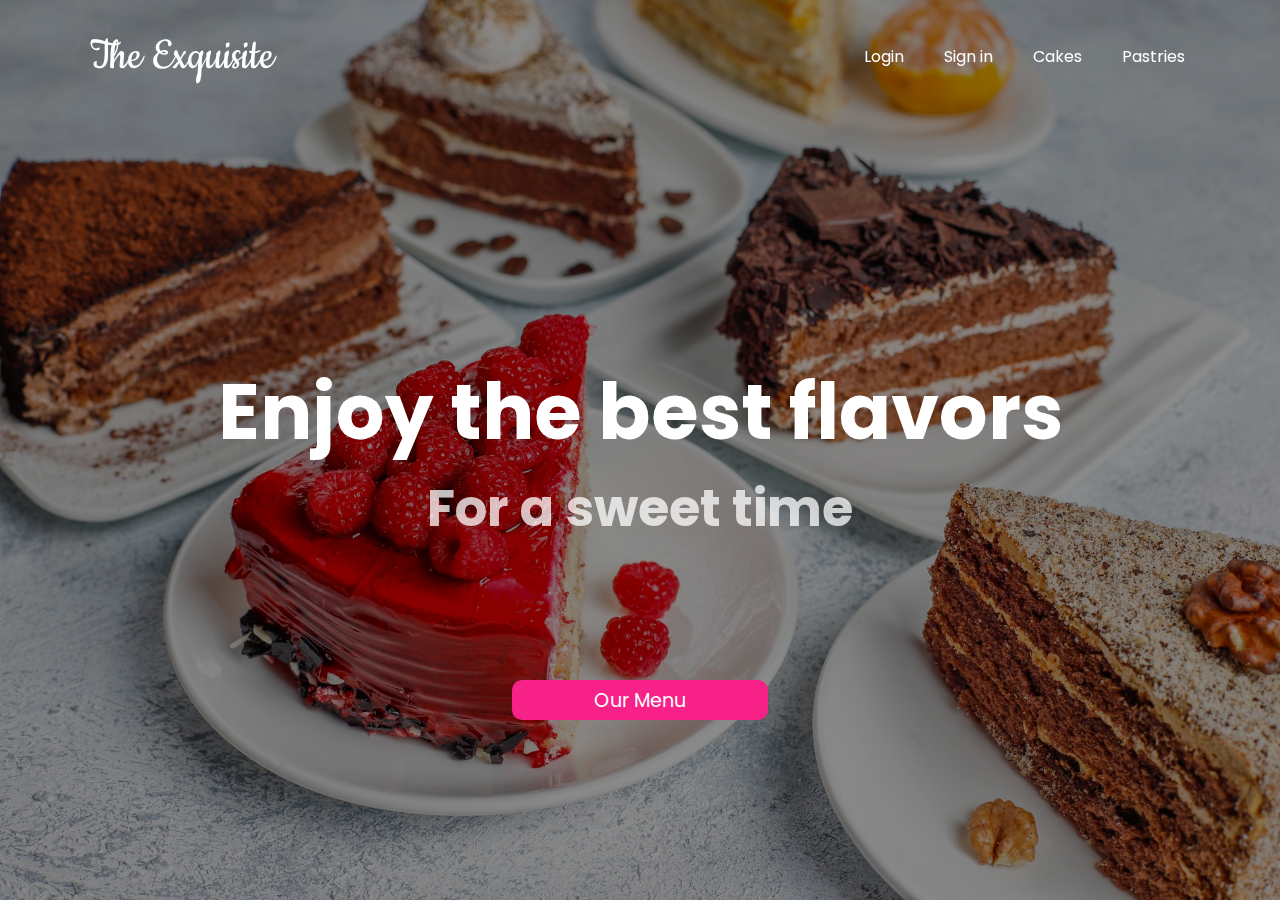
==== Página Cakes/cakes.html @ 09d984b8 "crete index" ====
<!DOCTYPE html>
<html lang="en">
    <head>
        <meta charset="UTF-8">
        <meta http-equiv="X-UA-Compatible" content="IE=edge">
        <meta name="viewport" content="width=device-width, initial-scale=1.0">
        <title>The Exquisite - Cakes</title>
        <link rel="stylesheet" href="../Página Principal/css/header-exq.css">
        <link rel="preconnect" href="https://fonts.googleapis.com">
        <link rel="preconnect" href="https://fonts.gstatic.com" crossorigin>
        <link href="https://fonts.googleapis.com/css2?family=Cookie&family=Poppins:ital,wght@0,100;0,200;0,300;0,400;0,700;1,300&display=swap" rel="stylesheet">
    </head>
    <body>
        <header>
            <div class="background-img"></div>
            <div class="box-face-page">
                <nav class="box-header">
                    <h3>The Exquisite</h1>
                    <ul class="navegation">
                        <li><a href="">Login</a></li>
                        <li><a href="">Sign in</a></li>
                        <li><a href="">Cakes</a></li>
                        <li><a href="">Pastries</a></li>
                    </ul>
                </nav>
                <div class="title-index">
                    <h1>Enjoy the best flavors</h1>
                    <h3>For a sweet time</h3>
                    <button class="button-menu-productss">Our Menu</button>
                </div>
            </div>
        </header>
        <section class="mega-box">
            
        </section>
    
    </body>
</html>
---- Página Principal/css/header-exq.css ----
:root{
    --my-font: 'Poppins', sans-serif;
    --special-font: 'Cookie', cursive;
}
*{
    margin: 0%;
    padding: 0%;
    box-sizing: border-box;
    font-family: var(--my-font);
}

.background-img{
    position: absolute;
    width: 100%;
    height: 100vh;
    background-size: cover;
    background-image: url(../../Recursos/Imagenes/assortment-of-pieces-of-cake.jpg);
    z-index: -1;
}

.background-img::before{
    content: "";
    width: 100%;
    height: 100vh;
    background-color: rgba(0, 0, 0, 0.46);
    position: absolute;
    left: 0%;
    top: 0%;
}
/*--- ---- --- Center items--- --- -- */

.box-face-page{
    display: flex;
    justify-content: center;
    align-items: center;
    width: 100%;
    height: 100vh;
}

/*--- ----- ----- ---- Header --- ---- --- --- --- */

.box-header{
    position: fixed;
    left: 0%;
    top: 0%;
    width: 100%;
    z-index: 100;

    display: flex;
    justify-content: space-between;
    align-items: center;
    transition: 0.6s;

    padding: 30px 90px;

    color: white;
}

.box-header h3{
    font-family: var(--special-font);
    font-weight: normal;
    font-size: 3rem;
}

/*----- ---- --- -- ---  Nav with the links --- --- --- --- --- ----*/
.navegation{
    display: flex;
    position: relative;
}
.navegation li{
    list-style: none;
    margin-left: 30px;
}

.navegation li a{
    text-decoration: none;
    color: white;

    display: block;
    padding: 5px;

    position: relative;
}

.navegation li a::before{
    content: '';
    position: absolute;
    bottom: 0;
    left: 0;
    width: 100%;
    height: 2px;
    background: white;
    z-index: 1;
    transform: scaleX(0);
    transition: transform 0.5s ease-in-out;
}
.navegation li a:hover::before{
    transform: scaleX(1);
}

.navegation li a::before{
    transform-origin: center;
}

/*--- ---- ---- --- --- Title ---- --- --- -- */
.title-index{
    text-align: center;
    color: white;
    display: flex;
    align-items: center;
    justify-content: center;
    flex-direction: column;
    position: relative;
    height: 60vh;
}
.title-index h1{
    font-size: 6vw;
}

.title-index h3{
    color: rgba(255, 255, 255, 0.75);
    font-size: 4vw;
}


.title-index button{
    width: 20vw;
    height: 40px;
    min-width: 200px;
    background-color: #F72188;
    border: none;
    border-radius: 10px;
    color: white;
    position: absolute;
    bottom: 0px;
    font-size: 1.2rem;

    transition: transform 0.5s ease-in-out;
    cursor: pointer;
}

.title-index button:hover{
    transform: scale(1.03);
}
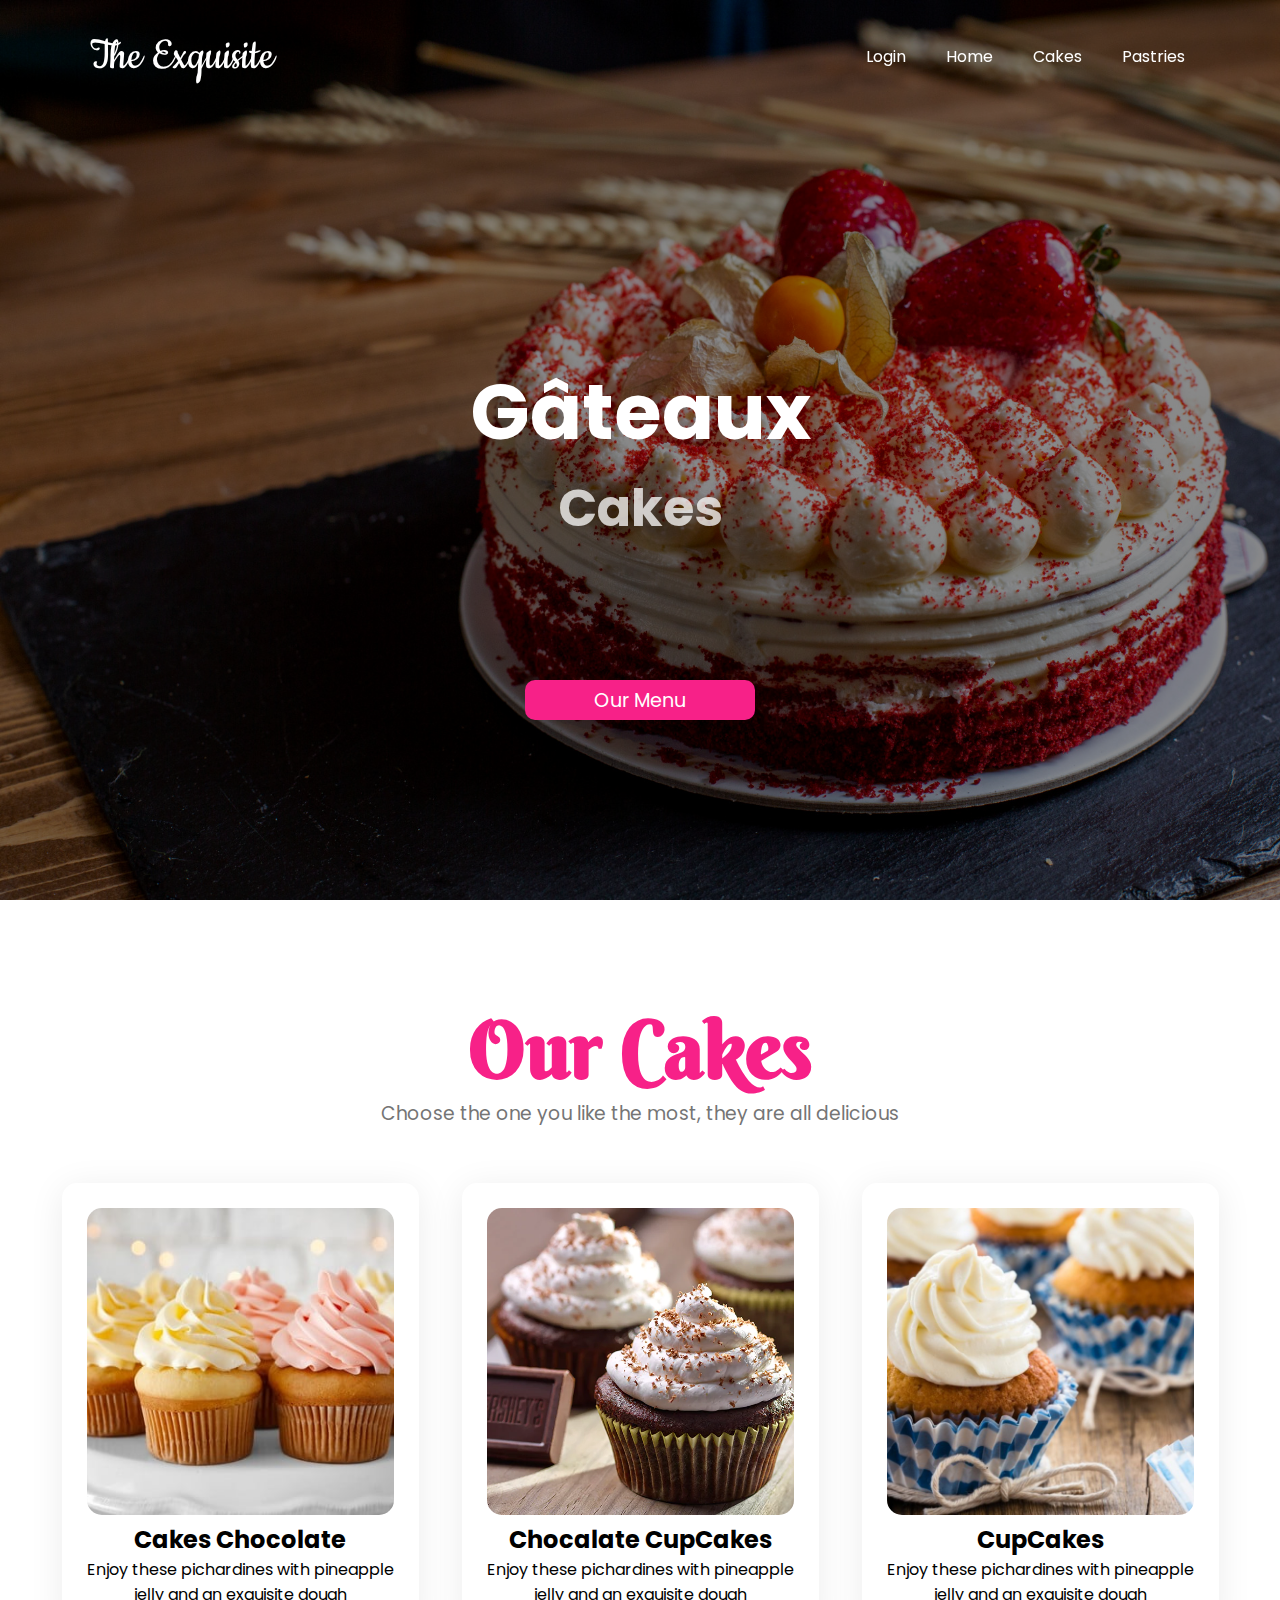
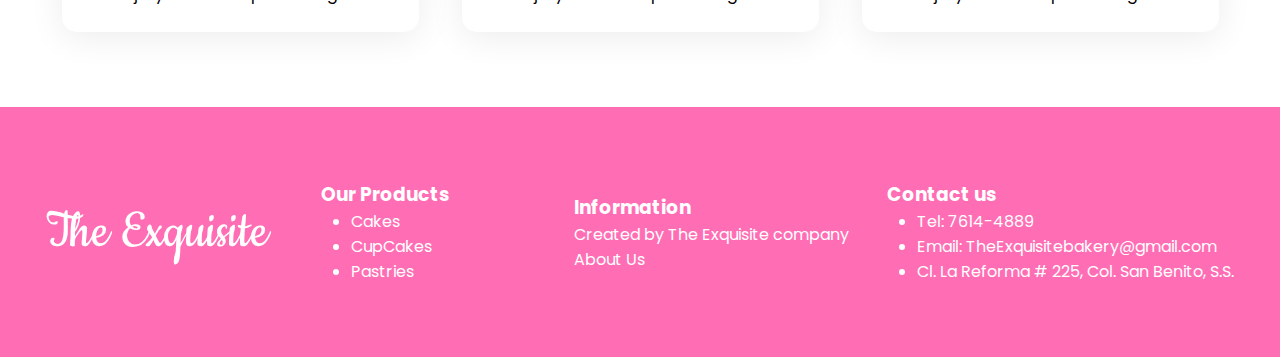
==== commit c34c9d8a: "cambios" ====
--- a/Página Cakes/cakes.html
+++ b/Página Cakes/cakes.html
@@ -6,9 +6,11 @@
         <meta name="viewport" content="width=device-width, initial-scale=1.0">
         <title>The Exquisite - Cakes</title>
         <link rel="stylesheet" href="../Página Principal/css/header-exq.css">
+        <link rel="stylesheet" href="cakes-style.css">
         <link rel="preconnect" href="https://fonts.googleapis.com">
         <link rel="preconnect" href="https://fonts.gstatic.com" crossorigin>
         <link href="https://fonts.googleapis.com/css2?family=Cookie&family=Poppins:ital,wght@0,100;0,200;0,300;0,400;0,700;1,300&display=swap" rel="stylesheet">
+        <link href="https://fonts.googleapis.com/css2?family=Berkshire+Swash&display=swap" rel="stylesheet">
     </head>
     <body>
         <header>
@@ -18,21 +20,80 @@
                     <h3>The Exquisite</h1>
                     <ul class="navegation">
                         <li><a href="">Login</a></li>
-                        <li><a href="">Sign in</a></li>
+                        <li><a href="../Página Principal/html/index.html">Home</a></li>
                         <li><a href="">Cakes</a></li>
                         <li><a href="">Pastries</a></li>
                     </ul>
                 </nav>
                 <div class="title-index">
-                    <h1>Enjoy the best flavors</h1>
-                    <h3>For a sweet time</h3>
+                    <h1>Gâteaux</h1>
+                    <h3>Cakes</h3>
                     <button class="button-menu-productss">Our Menu</button>
                 </div>
             </div>
         </header>
         <section class="mega-box">
+            <div class="box-pastries">
+                <h1>Our Cakes</h1>
+                <h3>Choose the one you like the most, they are all delicious</h3>
+                <div class="container-products-p">
+
+                    <!--Aqui vas a colocar los productos -->
+                    <div class="product-pastrie">
+                        <div class="img-pan">
+                            <img src="../Recursos/Imagenes/Cupcake/9lAb2baoa_340x340__1.jpg" alt="img">
+                        </div>
+                        <h2>Cakes Chocolate</h2>
+                        <P>Enjoy these pichardines with pineapple jelly and an exquisite dough</P>
+                    </div>
+                    <div class="product-pastrie">
+                        <div class="img-pan">
+                            <img src="../Recursos/Imagenes/Cupcake/cupcakes-de-platano-con-chocolate.webp" alt="img">
+                        </div>
+                        <h2>Chocalate CupCakes</h2>
+                        <P>Enjoy these pichardines with pineapple jelly and an exquisite dough</P>
+                    </div>
+                    <div class="product-pastrie">
+                        <div class="img-pan">
+                            <img src="../Recursos/Imagenes/Cupcake/th5-640x640-23726.jpg" alt="img">
+                        </div>
+                        <h2>CupCakes</h2>
+                        <P>Enjoy these pichardines with pineapple jelly and an exquisite dough</P>
+                    </div>
+                    
+                   
+
+                </div>
+            </div>
+        </section>
+        <footer>
+            <div class="box-footer">
+                <h2>The Exquisite</h2>
+                <div class="info-product info">
+                    <h3>Our Products</h3>
+                    <ul>
+                        <li><a href="">Cakes</a></li>
+                        <li><a href="">CupCakes</a></li>
+                        <li><a href="../../Página Pastries/pastries.html">Pastries</a></li>
+                    </ul>
+                </div>
+                <div class="infomation info">
+                    <h3>Information</h3>
+                    <p>Created by The Exquisite company</p>
+                    <p>About Us</p>                    
+                </div>
+                <div class="contact-us info">
+                    <h3>Contact us</h3>
+                    <ul>
+                        <li><a href="">Tel: 7614-4889</a></li>
+                        <li><a href="">Email: TheExquisitebakery@gmail.com</a></li>
+                        <li><a href="">Cl. La Reforma # 225, Col. San Benito, S.S.</a></li>
+                    </ul>
+                    
+                </div>
+            </div>
             
-        </section>
+        </footer>
     
     </body>
 </html>--- a/Página Principal/css/header-exq.css
+++ b/Página Principal/css/header-exq.css
@@ -8,6 +8,19 @@
     box-sizing: border-box;
     font-family: var(--my-font);
 }
+body{
+    scroll-behavior: smooth;
+}
+
+body::-webkit-scrollbar{
+    width: 7px;
+    background-color: transparent;
+}
+
+body::-webkit-scrollbar-thumb{
+    background-color: #F72188;
+    border-radius: 15px;
+}
 
 .background-img{
     position: absolute;
@@ -67,6 +80,15 @@
     display: flex;
     position: relative;
 }
+
+.box-face-page nav.sticky{
+    background-color: rgb(255, 255, 255);
+    padding: 10px 35px;
+    box-shadow: 0px 5px 20px rgba(0, 0, 0, 0.555);
+    color: black;
+}
+
+
 .navegation li{
     list-style: none;
     margin-left: 30px;
@@ -102,6 +124,15 @@
     transform-origin: center;
 }
 
+nav.sticky li a{
+    color: black;
+}
+
+nav.sticky li a::before{
+    background-color: black;
+}
+
+
 /*--- ---- ---- --- --- Title ---- --- --- -- */
 .title-index{
     text-align: center;
@@ -112,6 +143,7 @@
     flex-direction: column;
     position: relative;
     height: 60vh;
+    width: 90%;
 }
 .title-index h1{
     font-size: 6vw;
@@ -122,9 +154,8 @@
     font-size: 4vw;
 }
 
-
 .title-index button{
-    width: 20vw;
+    width: 20%;
     height: 40px;
     min-width: 200px;
     background-color: #F72188;
@@ -133,6 +164,8 @@
     color: white;
     position: absolute;
     bottom: 0px;
+    display: block;
+    left: 40%;
     font-size: 1.2rem;
 
     transition: transform 0.5s ease-in-out;
@@ -141,4 +174,50 @@
 
 .title-index button:hover{
     transform: scale(1.03);
+}
+
+/*---- ---- ---- ---- ---- Footer ---- ----- ----- ----- ----- ---*/
+
+
+footer{
+    width: 100%;
+    height: 250px;
+    background-color: #ff6eb4;
+    margin-top: 20px;
+}
+
+.box-footer{
+    width: 100%;
+    height: 250px;
+    display: flex;
+    align-content: center;
+    align-items: center;
+    justify-content: space-around;
+    color: white;
+
+    padding: 10px 40px;
+}
+.box-footer h2{
+    font-family: var(--special-font);
+    font-size: 4.5vw;
+    font-weight: normal;
+}
+
+.info-product{
+    width: 20%;
+    margin-left: 40px;
+}
+
+.infomation {
+    width: 25%;
+}
+
+
+.info ul{
+    margin-left: 30px;
+}
+
+.info ul li a{
+    text-decoration: none;
+    color: white;
 }--- a/Página Cakes/cakes-style.css
+++ b/Página Cakes/cakes-style.css
@@ -0,0 +1,74 @@
+:root{
+    --my-border: 1px black solid;
+    --my-font: 'Poppins', sans-serif;
+    --special-font: 'Cookie', cursive;
+    --my-color: #F72188;
+    --special-font-2: 'Berkshire Swash', cursive;
+}
+
+
+.background-img{
+    background-image: url(../Recursos/Imagenes/front-view-birthday-cake-decorated-with-cream-strawberries-round-sweet-birthday-celebration.jpg);
+}
+
+.mega-box{
+    margin-top: 100px;
+}
+
+.box-pastries{
+    width: 100%;
+    text-align: center;
+}
+
+.box-pastries h1{
+    font-family: var(--special-font-2);
+    font-size: 5rem;
+    color: var(--my-color);
+}
+
+.box-pastries h3{
+    font-weight: normal;
+    color: rgb(117, 117, 117);
+}
+
+/* pRODUCTOS*/
+
+.container-products-p{
+    width: 100%;
+    display: flex;
+    justify-content: space-around;
+    flex-wrap: wrap;
+    padding: 30px 40px;
+    
+}
+
+.container-products-p .product-pastrie{
+    width: 357px;
+    padding: 25px;
+    margin: 25px 0px;
+    border-radius: 15px;
+    box-shadow: 0 5px 35px rgba(0, 0, 0, 0.08);
+    background: white;
+    transition: 00.5s ease-in-out;
+}
+.img-pan{
+    width: 100%;
+}
+
+.product-pastrie img{
+    width: 100%;
+    border-radius: 15px;
+}
+
+
+.product-pastrie:hover{
+    background-color: rgb(228, 227, 227);
+    transform: scale(1.03);
+}
+
+.img-pan img:hover{
+    transform: scale(1.03);
+    transform-origin: bottom;
+    border-top-left-radius: 15px;
+    border-top-right-radius: 15px;
+}
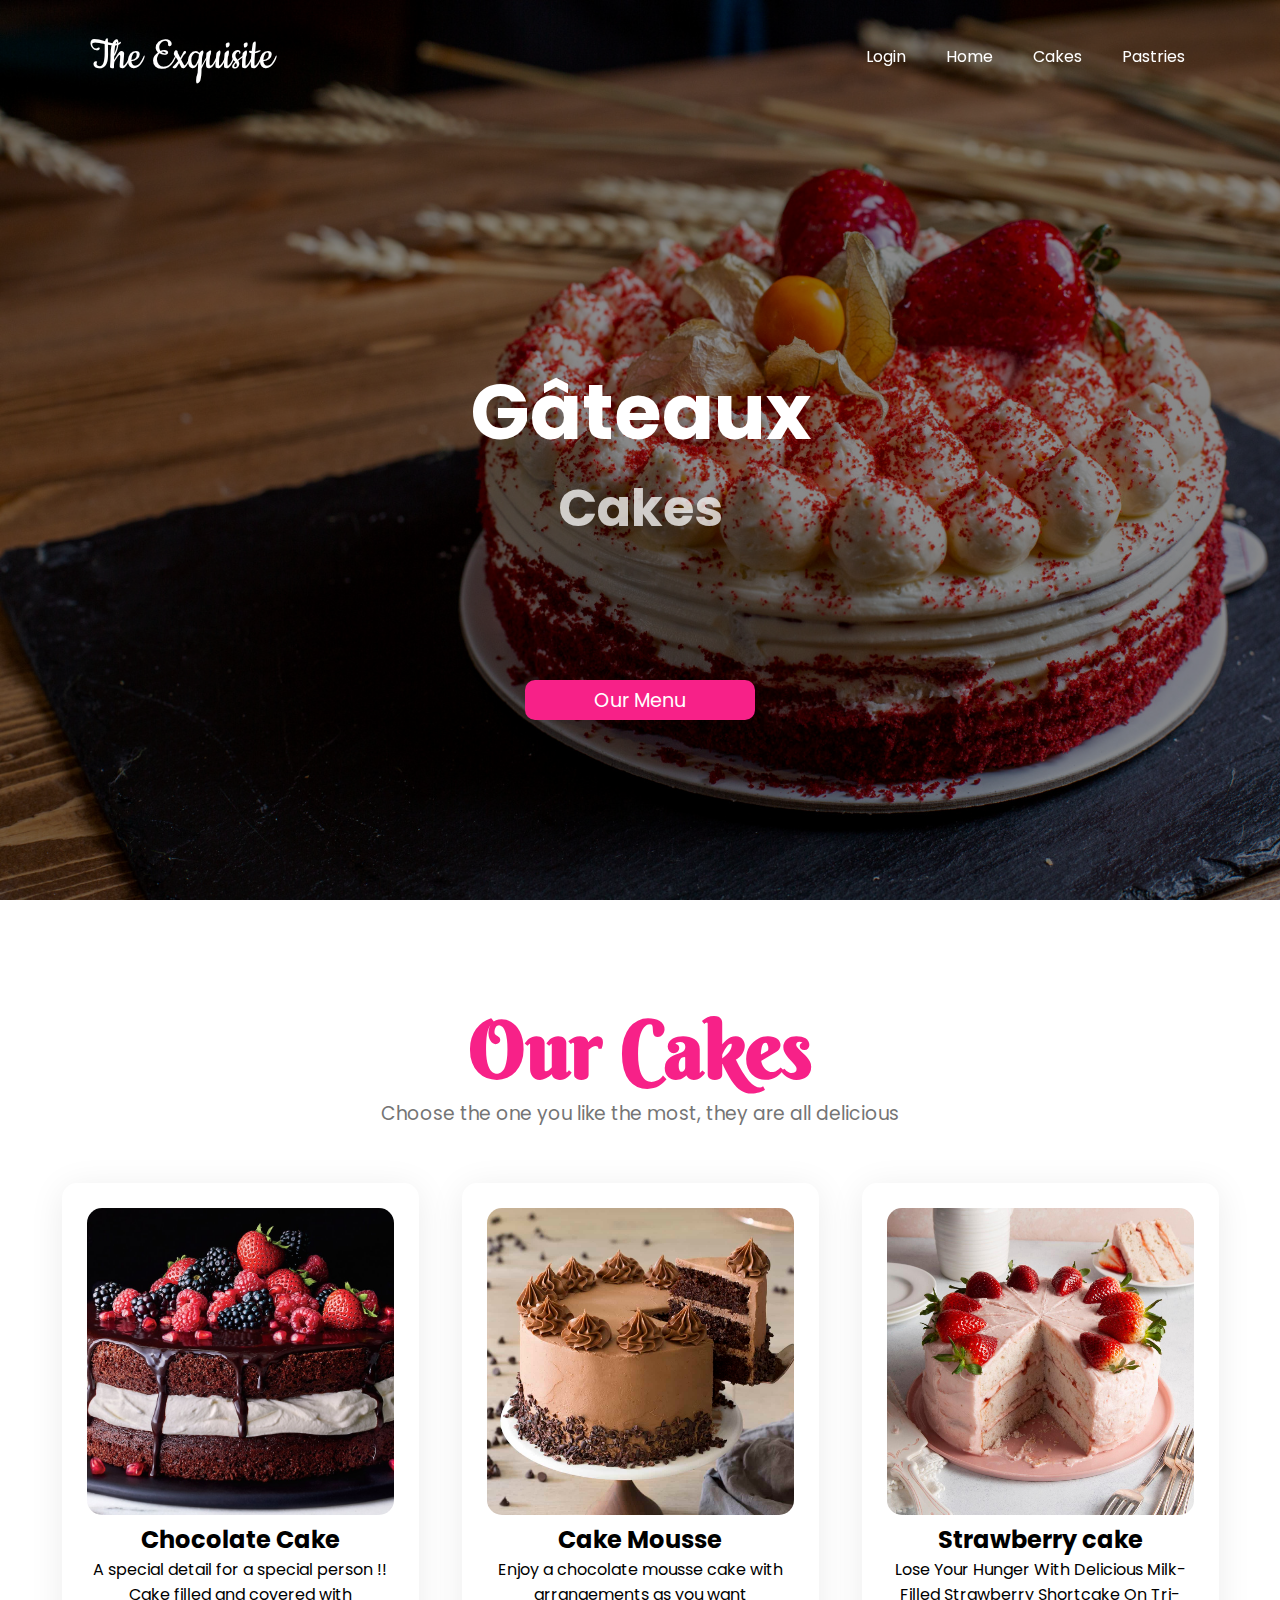
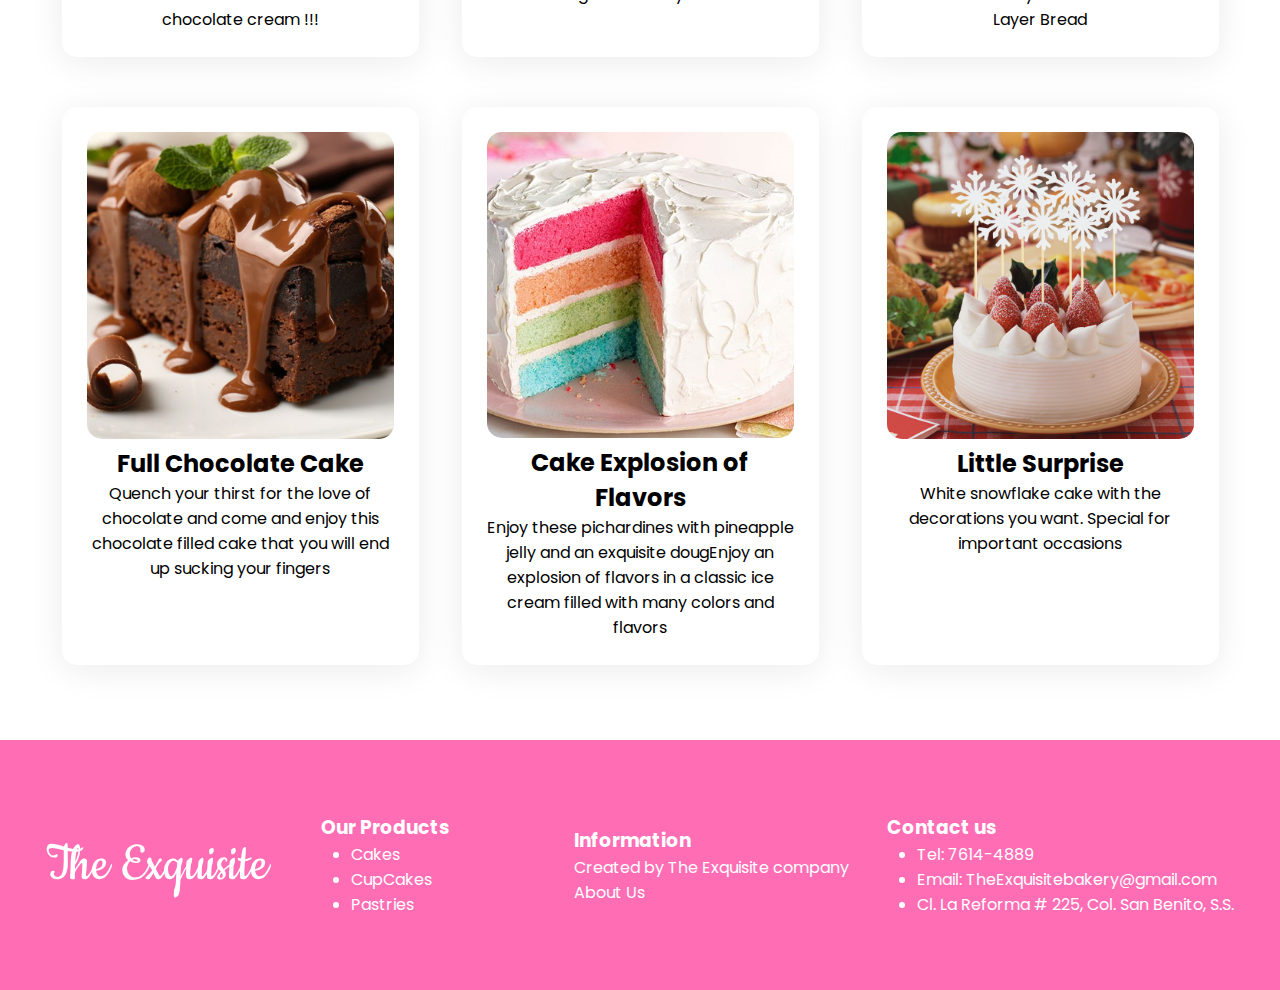
==== commit 7bd2fbed: "Ahora si los subí dx" ====
--- a/Página Cakes/cakes.html
+++ b/Página Cakes/cakes.html
@@ -41,24 +41,45 @@
                     <!--Aqui vas a colocar los productos -->
                     <div class="product-pastrie">
                         <div class="img-pan">
-                            <img src="../Recursos/Imagenes/Cupcake/9lAb2baoa_340x340__1.jpg" alt="img">
+                            <img src="../Recursos/Imagenes/pasteles/cake1.png" alt="img">
                         </div>
-                        <h2>Cakes Chocolate</h2>
-                        <P>Enjoy these pichardines with pineapple jelly and an exquisite dough</P>
+                        <h2>Chocolate Cake</h2>
+                        <P>A special detail for a special person !! Cake filled and covered with chocolate cream !!!</P>
                     </div>
                     <div class="product-pastrie">
                         <div class="img-pan">
-                            <img src="../Recursos/Imagenes/Cupcake/cupcakes-de-platano-con-chocolate.webp" alt="img">
+                            <img src="../Recursos/Imagenes/pasteles/cake2.png" alt="img">
                         </div>
-                        <h2>Chocalate CupCakes</h2>
-                        <P>Enjoy these pichardines with pineapple jelly and an exquisite dough</P>
+                        <h2>Cake Mousse</h2>
+                        <P>Enjoy a chocolate mousse cake with arrangements as you want</P>
                     </div>
                     <div class="product-pastrie">
                         <div class="img-pan">
-                            <img src="../Recursos/Imagenes/Cupcake/th5-640x640-23726.jpg" alt="img">
+                            <img src="../Recursos/Imagenes/pasteles/cake3.png" alt="img">
                         </div>
-                        <h2>CupCakes</h2>
-                        <P>Enjoy these pichardines with pineapple jelly and an exquisite dough</P>
+                        <h2>Strawberry cake</h2>
+                        <P>Lose Your Hunger With Delicious Milk-Filled Strawberry Shortcake On Tri-Layer Bread</P>
+                    </div>
+                    <div class="product-pastrie">
+                        <div class="img-pan">
+                            <img src="../Recursos/Imagenes/pasteles/cake4.jpg" alt="img">
+                        </div>
+                        <h2>Full Chocolate Cake</h2>
+                        <P>Quench your thirst for the love of chocolate and come and enjoy this chocolate filled cake that you will end up sucking your fingers</P>
+                    </div>
+                    <div class="product-pastrie">
+                        <div class="img-pan">
+                            <img src="../Recursos/Imagenes/pasteles/cake5.jpg" alt="img">
+                        </div>
+                        <h2>Cake Explosion of Flavors</h2>
+                        <P>Enjoy these pichardines with pineapple jelly and an exquisite dougEnjoy an explosion of flavors in a classic ice cream filled with many colors and flavors</P>
+                    </div>
+                    <div class="product-pastrie">
+                        <div class="img-pan">
+                            <img src="../Recursos/Imagenes/pasteles/cake6.jpg" alt="img">
+                        </div>
+                        <h2>Little Surprise</h2>
+                        <P>White snowflake cake with the decorations you want. Special for important occasions</P>
                     </div>
                     
                    
@@ -94,6 +115,13 @@
             </div>
             
         </footer>
+        <script>
+            window.addEventListener("scroll", function(){
+                const header = document.querySelector("nav");
+    
+                header.classList.toggle("sticky", window.scrollY > 0);
+            });
+        </script>
     
     </body>
 </html>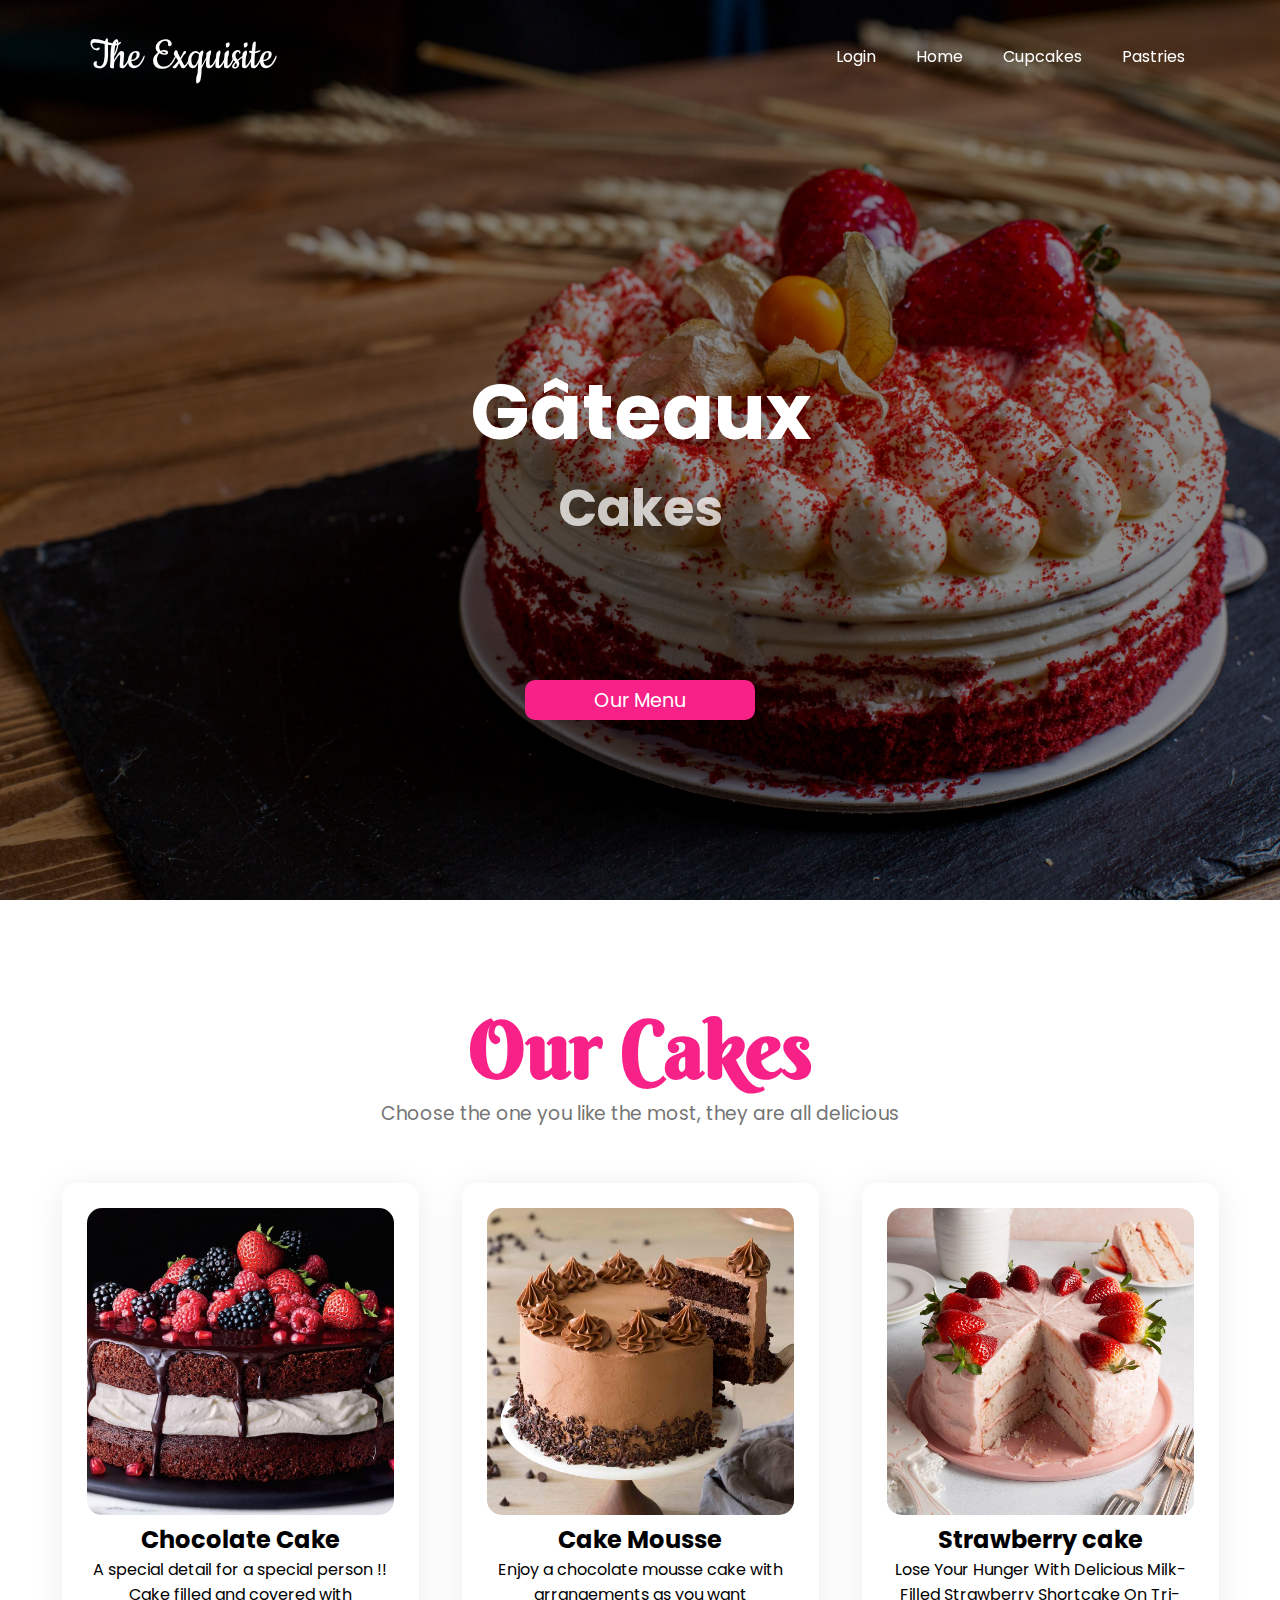
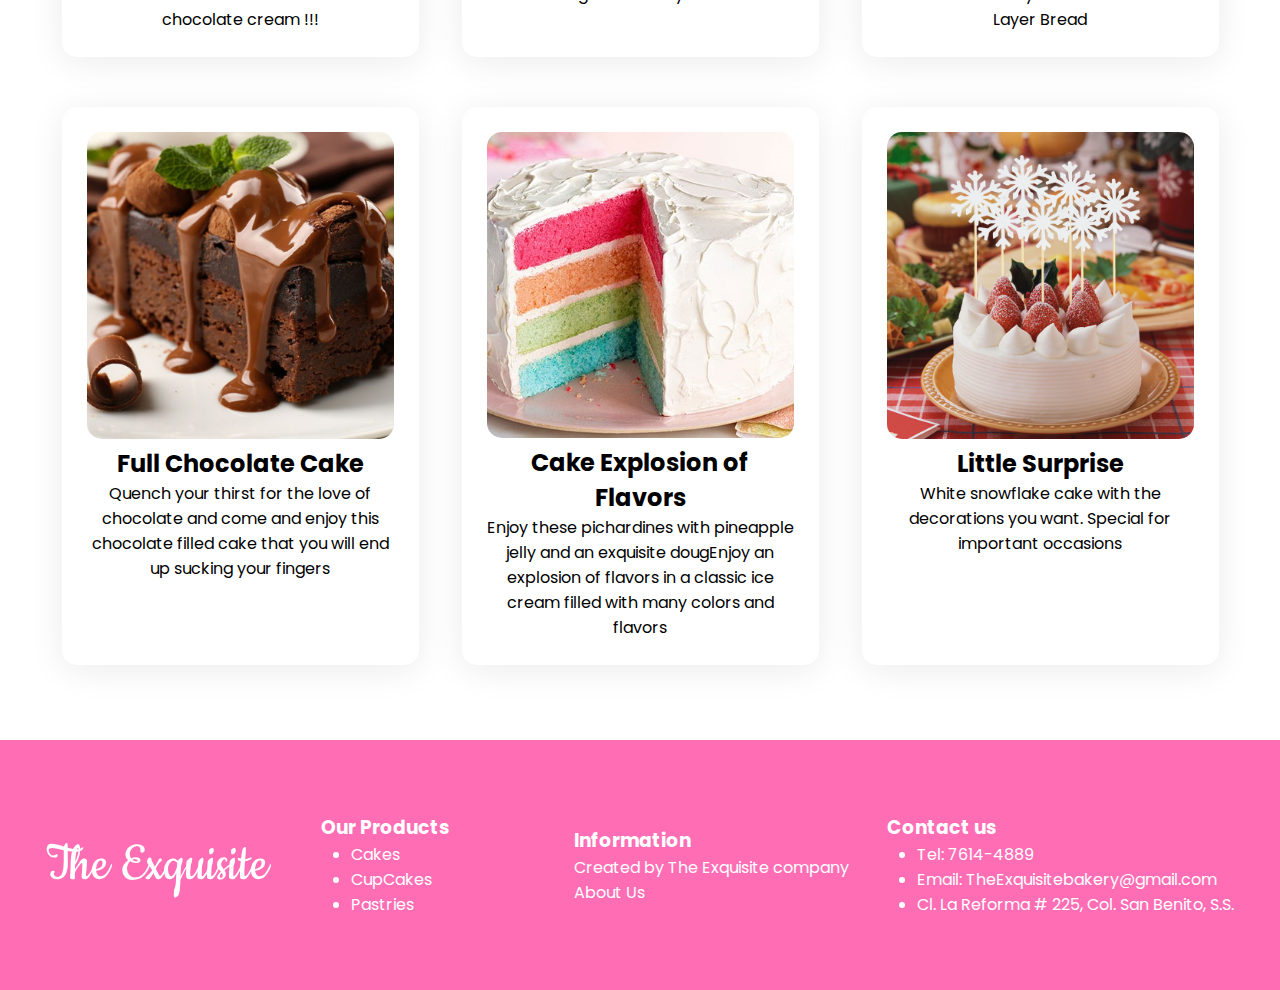
==== commit e77f5f76: "hola" ====
--- a/Página Cakes/cakes.html
+++ b/Página Cakes/cakes.html
@@ -21,8 +21,8 @@
                     <ul class="navegation">
                         <li><a href="">Login</a></li>
                         <li><a href="../Página Principal/html/index.html">Home</a></li>
-                        <li><a href="">Cakes</a></li>
-                        <li><a href="">Pastries</a></li>
+                        <li><a href="../Página Cupcakes/cupcakes.html">Cupcakes</a></li>
+                        <li><a href="../Página Pastries/pastries.html">Pastries</a></li>
                     </ul>
                 </nav>
                 <div class="title-index">
